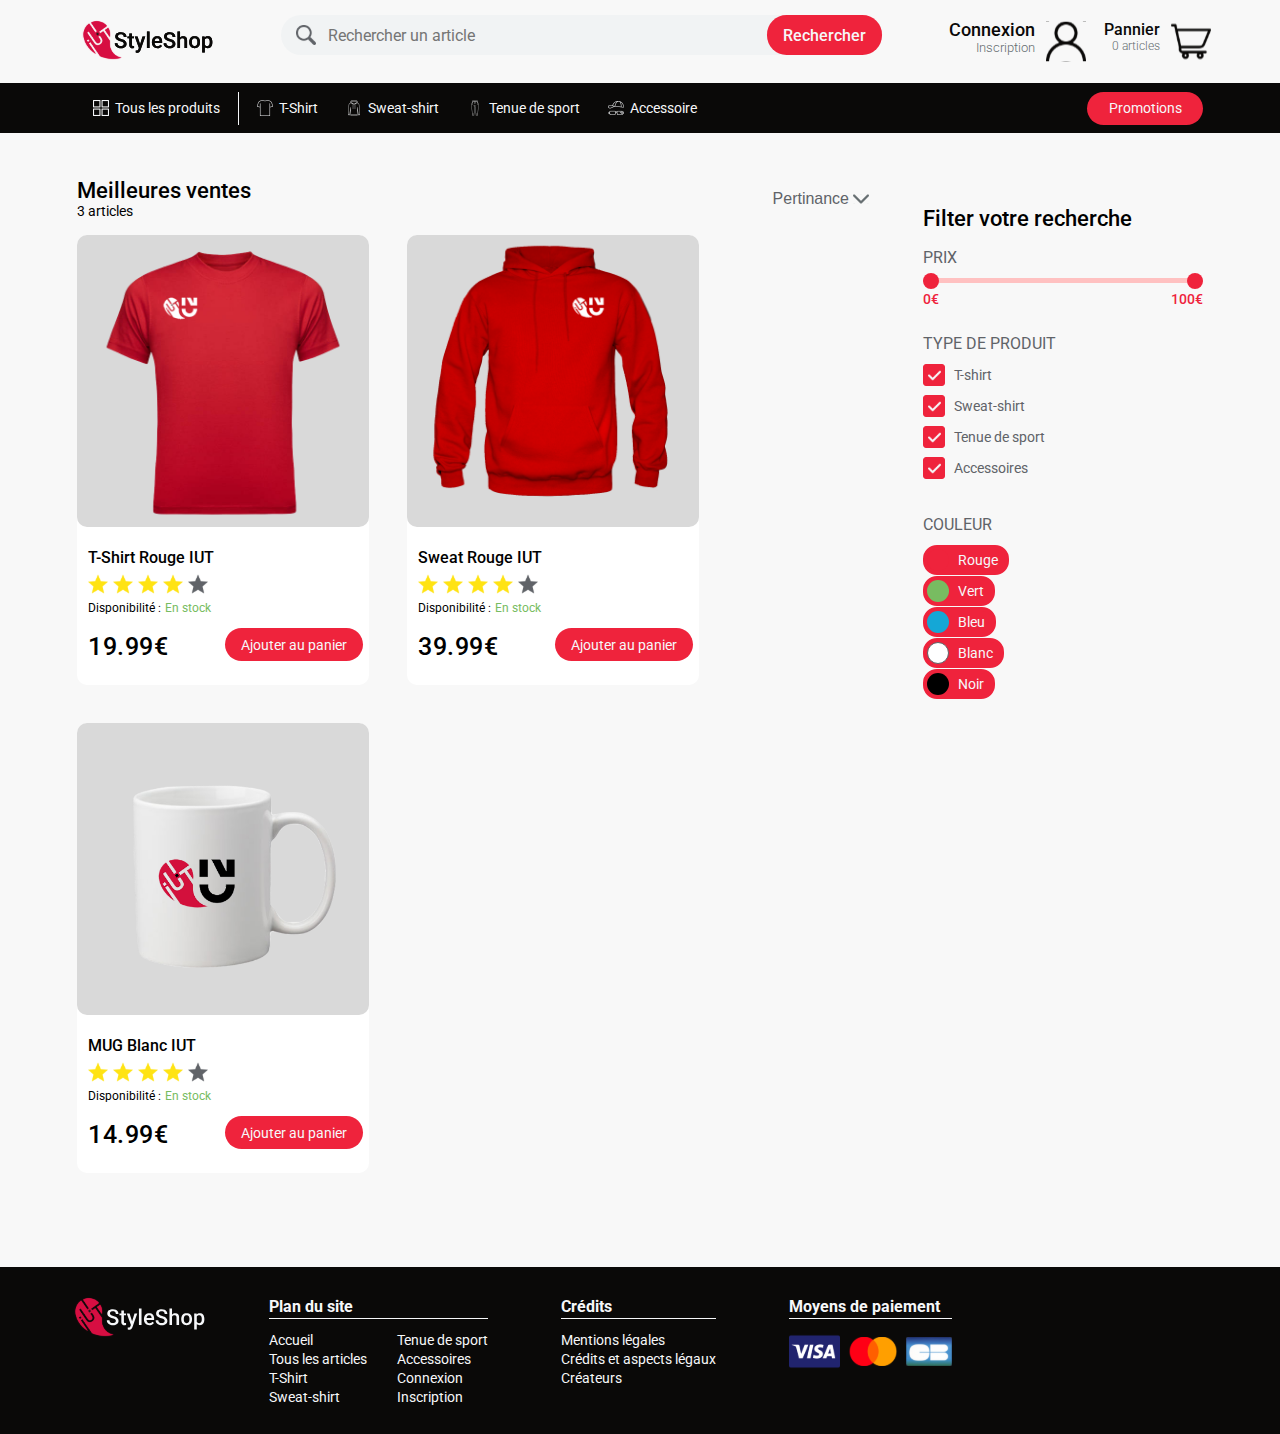
==== all-products/index.html @ a92216ce "Responsive" ====
<!DOCTYPE html>
<html lang="fr">
<head>
    <meta charset="UTF-8">
    <meta http-equiv="X-UA-Compatible" content="IE=edge">
    <meta name="viewport" content="width=device-width, initial-scale=1.0">
    <title>components</title>
    <link rel="stylesheet" href="../styles/variables.css">
    <link rel="stylesheet" href="../styles/general.css">
    <link rel="stylesheet" href="../styles/all-products.css">
</head>
<body>
    <header>
        <div class="header-top">
            <a class="link-to-home" href="../"><img src="../assets/images/Header-Image/logo.svg" alt="Image logo"></a>
            <label class="search-bar" for="search"><!-- Search bar -->
                <div>
                    <img alt="Image of loupe" src="../assets/images/loupe.svg" class="image-loupe">
                    <input type="text" id="search" name="search" placeholder="Rechercher un article">
                </div>
                <a class="small-size button important-text" id="button-rechercher" href="#">Rechercher</a>
            </label>
            <div>
                <button class="navigation-link-header">
                    <div>
                        <span class="navigation-link-header-title">Connexion</span>
                        <span class="navigation-link-header-desc">Inscription</span>
                    </div>
                    <img alt="Image of user" src="../assets/images/user.svg">
                </button>
                <a class="navigation-link-header" href="cart.html">
                    <div id="shopping-cart-text">
                        <span class="navigation-link-header-title">Pannier</span>
                        <span class="navigation-link-header-desc">0 articles</span>
                    </div>
                    <img alt="Image of shopping cart" src="../assets/images/Header-Image/panier.svg">
                </a>
            </div>
        </div>
        <div class="header-down">
            <div class="header-down-link">
                <a href="all-products.html">
                    <img src="../assets/images/Header-Image/grid.svg" alt="grid">
                    <span>Tous les produits</span>
                </a>
                <img src="../assets/images/Header-Image/line.svg" alt="horizontal-line" class="horizontal-line">
                <a>
                    <img src="../assets/images/Header-Image/t-shirt.svg" alt="t-shirt">
                    <span>T-Shirt</span>
                </a>
                <a>
                    <img src="../assets/images/Header-Image/sweatshirt.svg" alt="sweatshirt">
                    <span>Sweat-shirt </span>
                </a>
                <a>
                    <img src="../assets/images/Header-Image/jogger-pants.svg" alt="jogger-pants">
                    <span>Tenue de sport</span>
                </a>
                <a>
                    <img src="../assets/images/Header-Image/accessories.svg" alt="accessories">
                    <span>Accessoire</span>
                </a>
            </div>
            <a class="small-size button basic-text" href="#">Promotions</a>
        </div>
    </header>
    <main>
        <!-- Articles -->
        <div id="articles-part">
            <div id="header-products">
                <!-- Section title -->
                <div class="section-title">
                    <span class="section-title-name">Meilleures ventes</span>
                    <span id="nb-articles" class="section-title-results">3 articles</span>
                </div>
                <!-- Btn 'All products' -->
                <select title="sort-order" id="sort-order">
                    <option value="pertinance">Pertinance</option>
                    <option value="ascending-price">Prix croissant</option>
                    <option value="descending-price">Prix décroissant</option>
                </select>
            </div>
            <!-- Section products -->
            <section id="products-section">
                <!-- ALL PRODUCTS -->
            </section>    
        </div>
        <!-- Section filters -->
        <section id="filter-section">
            <span id="filter-section-title">Filter votre recherche</span>
            <!-- Price Slider -->
            <div class="filter-container" id="price-slider">
                <span class="filter-title">prix</span>
                <div class="range_container">
                    <div class="sliders_control">
                        <input id="fromSlider" type="range" value="0" min="0" max="100"/>
                        <input id="toSlider" type="range" value="100" min="0" max="100"/>
                        <div id="range-values">
                            <span id="fromValue">0</span>
                            <span id="toValue">100</span>
                        </div>
                    </div>
                </div>
            </div>
            <!-- Product type -->
            <div class="filter-container" id="type-checkbox">
                <span class="filter-title">type de produit</span>
                <div class="range_container">
                    <ul id="product-type">
                        <li>
                            <input checked type="checkbox" id="tshirt" name="tshirt" value="tshirt">
                            <label for="tshirt">T-shirt</label>
                        </li>
                        <li>
                            <input checked type="checkbox" id="sweatshirt" name="sweatshirt" value="sweatshirt">
                            <label for="sweatshirt">Sweat-shirt</label>
                        </li>
                        <li>
                            <input checked type="checkbox" id="sportswear" name="sportswear" value="sportswear">
                            <label for="sportswear">Tenue de sport</label>
                        </li>
                        <li>
                            <input checked type="checkbox" id="accessories" name="accessories" value="accessories">
                            <label for="accessories">Accessoires</label>
                        </li>
                    </ul>
                </div>
            </div>
            <!-- Product color -->
            <div class="filter-container" id="color-checkbox">
            <span class="filter-title">couleur</span>
            <div class="range_container">
                    <ul id="product-color">
                        <li>
                            <input checked checked type="checkbox" id="red" name="red" value="white">
                            <label for="red">Rouge</label>
                        </li>
                        <li>
                            <input checked type="checkbox" id="green" name="green" value="white">
                            <label for="green">Vert</label>
                        </li>
                        <li>
                            <input checked type="checkbox" id="blue" name="blue" value="blue">
                            <label for="blue">Bleu</label>
                        </li>
                        <li>
                            <input checked type="checkbox" id="white" name="white" value="white">
                            <label for="white">Blanc</label>
                        </li>
                        <li>
                            <input checked type="checkbox" id="black" name="black" value="black">
                            <label for="black">Noir</label>
                        </li>
                    </ul>
                </div>
            </div>
        </section>
    </main>
    <footer>
        <img id="footer-logo" src="../assets/icons/logo.svg" alt="IUTStyleShop logo">
        <!-- Sitemap -->
        <div class="footer-box-container">
            <h3 class="footer-box-title">Plan du site</h3>
            <div class="footer-box">
                <ul>
                    <li><a href="#">Accueil</a></li>
                    <li><a href="#">Tous les articles</a></li>
                    <li><a href="#">T-Shirt</a></li>
                    <li><a href="#">Sweat-shirt</a></li>
                </ul>
                <ul>
                    <li><a href="#">Tenue de sport</a></li>
                    <li><a href="#">Accessoires</a></li>
                    <li><a href="#">Connexion</a></li>
                    <li><a href="#">Inscription</a></li>
                </ul>
            </div>
        </div>
        <!-- Credit -->
        <div class="footer-box-container">
            <h3 class="footer-box-title">Crédits</h3>
            <div class="footer-box">
                <ul>
                    <li><a href="#">Mentions légales</a></li>
                    <li><a href="#">Crédits et aspects légaux</a></li>
                    <li><a href="#">Créateurs</a></li>
                </ul>
            </div>
        </div>
        <!-- Payment methods -->
        <div class="footer-box-container">
            <h3 class="footer-box-title">Moyens de paiement</h3>
            <div class="footer-box">
                <div id="payment-methods-images">
                    <img src="../assets/icons/visa.svg" alt="Visa logo">
                    <img src="../assets/icons/mastercard.svg" alt="Mastercard logo">
                    <img src="../assets/icons/card.svg" alt="CB logo">
                </div>
            </div>
        </div>
    </footer>

</body>
<script src="../scripts/all-products.js"></script>
---- styles/variables.css ----
:root {
    /* Colors */
    --black: #0A0908;
    --dark-grey: #606368;
    --grey: #656D70;
    --green: #78BC61;
    --white: #F6F7F9;
    --red: #EF233C;
    --background : #F8F8F8;
    /* Fonts */
    font-size: 12px; /* Default size */
    --very-small : 1em;
    --small : 1.167em;
    --medium: 1.333em;
    --big: 1.833em;
}
---- styles/general.css ----
/* Font */
/* Roboto */
@import url('https://fonts.googleapis.com/css2?family=Roboto:ital,wght@0,100;0,300;0,400;0,500;0,700;0,900;1,100;1,300;1,400;1,500;1,700;1,900&display=swap');

/* General */
*{
    margin: 0;
    padding: 0;
    box-sizing: border-box;
}

body{
    background-color: var(--background);
    font-family: 'Roboto', sans-serif;
    min-height: 100vh;
}

/* Header */
header{
    width: 100%;
}

/*Start search-bar*/
.search-bar{
    display: flex;
    flex-direction: row;
    justify-content: space-between;
    background-color: #F1F3F4;
    border-radius: 20px;
    align-items: center;
    flex-grow: 1;
    height: fit-content;
}

.search-bar div:first-child{
    display: flex;
    align-items: center;
    width:100%;
    gap : 12px;
    padding: 10px 15px;
}
.search-bar div:first-child input , .search-bar div:first-child input:focus {
    font-family: 'Roboto';
    display: flex;
    font-size: var(--medium);
    font-weight: 400;

    width: 100%;

    border: none;
    background: none;
    outline:  none;
}

.image-loupe{
    width: 20px;
    -webkit-user-select: none;
    user-select: none;
}

#recherche-button{
    height: 100%;

}

/*End search-bar*/


/*---------------------------navigation-link-header----------------------------------*/
.navigation-link-header-title{
    font-family: 'Roboto';
    font-weight: 500;
    font-size: var(--medium);

    color: var(--black);
}

.navigation-link-header-desc{
    font-family: 'Roboto';
    font-weight: 300;
    font-size: var(--very-small);

    color: var(--grey);
}


.link-to-home{
    background: none;
    border:none;

    -webkit-user-select: none;
    user-select: none;
    padding: 5px;
    transition: filter 0.1s;

    cursor: pointer;
}

.navigation-link-header{
    display: flex;
    flex-direction: row;
    gap: 11px;

    background: none;
    border: none;
    text-decoration:none;
    transition: filter 0.1s;
    padding: 5px;

    cursor: pointer;
}

.navigation-link-header:hover, .link-to-home:hover{
    filter: opacity(0.7);
}

.navigation-link-header:active, .link-to-home:active{
    filter: opacity(0.4);
}

.navigation-link-header div{
    display: flex;
    flex-direction: column;
    text-align: end;
}

.navigation-link-header img{
    width: 40px;
}
/* Button */

#button-rechercher{
    max-width: 114px;
    height: 40px;
    border-radius: 19.5px;
}

/*text*/
.important-text{
    font-weight: 500;
    font-size: var(--medium);
    color: var(--white);
    line-height: 19px;
}

.basic-text{
    color: var(--white);
    font-size: var(--small);
}
.button{
    display: flex;
    padding: 0 16px;
    width: 100%;
    min-width: max-content;
    height: 33px;
    background-color: var(--red);
    border-radius:16.5px;
    cursor: pointer;
    justify-content: center;
    align-items: center;
    text-align: center;
    text-decoration: none;
    transition: filter 0.2s;
}
.button:hover{
    filter: brightness(0.8);
}
.button:active{
    filter: brightness(0.6);
}
.small-size{
    max-width:116px;
}
.medium-size{
    max-width:148px;
}

/*Article*/

.boite_article{
    display: flex;
    background: #FFFFFF;
    border-radius: 10px;
    max-width: 292px;
    width: 100%;
    flex-direction: column;
}

.boite_article .image{
    height: 292px;
    background: #D9D9D9;
    border-radius: 10px;
    margin-bottom: 7px;
    -webkit-user-select: none;
    user-select: none;
}

/*-------------------------------------------------------------*/

.header-down{
    background-color: var(--black);
    display: flex;
    flex-direction: row;
    justify-content: space-between;
    align-items: center;
    gap: 6px;
    padding: 1px 77px 1px 77px;
}


.header-down-link{
    display: flex;
    flex-direction: row;
    gap: 8px;
    align-items: center;
    padding: 6px;
}

.header-down div a{
    background: none;
    border: none;

    display: flex;
    flex-direction: row;
    padding: 10px;
    gap: 6px;

    text-decoration:none;
    transition: filter 0.1s;

    cursor: pointer;
}

.header-down div a:hover{
    filter: brightness(0.8)
}

.header-down div a:active{
    filter: brightness(0.6)
}



.header-down div a span{
    color: var(--white);

    font-family: 'Roboto';
    font-weight: 400;
    font-size: 14px;
}

.header-down div a img{
    height: 16px;
    width: 16px;
}

.horizontal-line{
    height : 33px;
}

/*-------------------------------------------------------------*/

.header-top{
    display: flex;
    flex-direction: row;
    gap: 62px;

    padding: 15px 64px 15px 77px;
    
}

.header-top div:last-child{
    display: flex;
    flex-direction: row;
    gap: 8px;
}


.medium-important-text{
    font-size: var(--medium);
    font-weight: 500;
}

.bas_article{
    padding-left: 11px;
    padding-right: 11px;
    padding-top: 14px;
    padding-bottom: 24px;
    display: flex;
    flex-direction: column;
    gap: 7px;
}

.stars{
    gap: 5px;
    display: flex;
    flex-direction: row;
    align-items: center;
}
.stars img{
    -webkit-user-select: none;
    user-select: none;
}

.availablity{
    display: flex;
    flex-direction: row;
    gap: 4px;;
}

.price{
    font-weight: 500;
    font-size: 25px;
    line-height: 29px;
    letter-spacing: 0.02em;
}

.green{
    color: var(--green);
}

.price-btn{
    margin-top: 6px;
    display: flex;
    flex-direction: row;
    align-items: end;
    gap: 57px;
}

/* Section title and header-products */
#header-products{
    display: flex;
    flex-direction: row;
    justify-content: space-between;
}
.header-products-btn{
    display: flex;
    text-decoration: none;
    gap: 7px;
    align-items: center;
    font-size: var(--medium);
    color: var(--black);
    text-align: end;
    transition: filter 0.2s;
}
.header-products-btn:hover{
    filter: invert(43%) sepia(13%) saturate(211%) hue-rotate(150deg) brightness(94%) contrast(90%);
}

.section-title{
    display: flex;
    flex-direction: column;
}
.section-title-name{
    font-size: var(--big);
    font-weight: 500;
}
.section-title-results{
    font-size: var(--small);
}

/* Footer */
footer{
    padding: 30px 74px;
    background-color: var(--black);
    display: flex;
    color: var(--white);
    width: 100%;
    bottom: 0;
    gap: 4.69%;
}
#footer-logo{
    align-self: baseline;
}
.footer-box-container{
    margin: 0 10px;
    width: max-content;
}
.footer-box-title{
    font-size: var(--medium);
    font-weight: medium;
    margin-bottom: 2px;
}
.footer-box{
    display: flex;
    flex-flow: row nowrap;
    justify-content: space-between;
    align-items: center;
    border-top: 1px solid var(--white);
    padding-top: 7px;  
    gap: 30px;
}
.footer-box ul{
    gap: 5px;
    display: flex;
    flex-direction: column;
    margin-top: 7px;
}
.footer-box li{
    list-style: none;
    width: 100%;
    display: flex;
    line-height: var(--small);
}
.footer-box li a{
    font-size: var(--small);
    text-decoration: none;
    color: var(--white);
    width: 100%;
    white-space: nowrap;
}
.footer-box li a:hover{
    text-decoration: underline;
}
#payment-methods-images{
    display: flex;
    flex-direction: row;
    align-items: center;
    gap: 7px;
}
/* max-width: 1005px Footer */
@media screen and (max-width: 1005px) {
    footer{
        padding: 30px 5%;
        gap: 0;
        justify-content: space-between;
    }
}

/* Media Queries Mobile */
@media screen and (max-width: 768px) {
    /* Header */
    .header-top{
        flex-direction: row;
        flex-wrap: wrap;
        gap: 15px;
        padding: 10px 15px;
    }
    .header-down{
        padding: 0;
        overflow-x: scroll;
    }
    .header-down a {
        width: max-content;
    }
    .header-down img{
        display: none;
    }
    #shopping-cart-text{
        display: none;
    }
    .navigation-link-header{
        gap: 5px;
    }
    .search-bar{
        order: 3;
    }
    .link-to-home{
        height: 40px;
        width: max-content;
    }
    .link-to-home img{
        height: 100%;
    }
    .header-top div:last-child{ 
        margin: 0 0 0 auto;
        height: 40px;
        gap: 0;
    }
    .navigation-link-header img{
        height: 100%;
    }
    .navigation-link-header-title{
        font-size: var(--small);
    }
    .navigation-link-header-desc{
        font-size: var(--very-small);
    }
    /* Footer */
    footer{
        gap: 25px;
        flex-wrap: wrap;
        justify-content: flex-start;
    }
    /* Products title */
    .header-products-btn{
        font-size: var(--very-small);
    }
    .section-title-name{
        font-size: var(--medium);
    }
    .section-title-results{
        font-size: var(--very-small);
    }
}
---- styles/all-products.css ----
/* Main */
main{
    margin: 45px 77px 94px 77px;
    display: flex;
    flex-direction: row;
    justify-content: space-between;
    gap: 54px;
}

/* sort-order (Select/otpion) */
#sort-order{
    -webkit-appearance: none;
    appearance: none;
    background-image: url("../assets/icons/arrow-all-products.svg");
    background-repeat: no-repeat;
    background-position: right center;
    background-size: 16px 16px;  
    padding-right: 20px;
    background-color: transparent;
    border: none;
    outline: none;
    text-align-last: right;    
    color: var(--dark-grey);
    font-size: var(--medium);
    cursor: pointer;
    transition: 0.2s filter;
}
#sort-order:hover{
    filter: opacity(0.7);
}

/* articles */
#articles-part{
    display: flex;
    flex-direction: column;
    width: 100%;
}

/* products-section */
#products-section{
    margin-top: 16px;
    display: flex;
    flex-direction: row;
    flex-wrap: wrap;
    gap: 38px;
    width: 100%;
}

/* filter-section */
.filter-container{
    margin-bottom: 27px;
}
#price-slider .range_container{
    margin-top: 11px;
}
#filter-section{
    display: flex;
    flex-direction: column;
    max-width: 280px;
    width: 100%;
    margin-top: 28px;
}
#filter-section-title{
    font-size: var(--big);
    font-weight: 500;
    margin-bottom: 17px;
    display: flex;
    align-items: center;
    justify-content: space-between;
}
.filter-title{
    text-transform: uppercase;
    color: var(--dark-grey);
    font-size: var(--medium);
    margin-bottom: 11px;
    display: block;
}

.range_container {
    display: flex;
    flex-direction: column;
}
  
  .sliders_control {
    position: relative;
  }
  
  .form_control {
    position: relative;
    display: flex;
    justify-content: space-between;
    font-size: 24px;
    color: #635a5a;
  }
  
  input[type=range]::-webkit-slider-thumb {
    -webkit-appearance: none;
    pointer-events: all;
    width: 16px;
    height: 16px;
    background-color: var(--red);
    border-radius: 50%;
    cursor: pointer;
    transition: filter 0.2s;
  }
  input[type=range]::-webkit-slider-thumb:hover {
    filter: brightness(0.8);
  }


  input[type="range"] {
    -webkit-appearance: none; 
    appearance: none;
    height: 5px;
    width: 100%;
    position: absolute;
    background-color: #FFC1C1;
    pointer-events: none;
    border-radius: 3px;
  }
  
  #fromSlider {
    height: 0;
    z-index: 1;
    margin-top: 3px;
  }

/* range-values */
#range-values{
    display: flex;
    flex-direction: row;
    justify-content: space-between;
    margin-top: 13px;
    font-size: var(--small);
    color: var(--red);
    font-weight: 500;
}
#range-values span::after{
    content: "€";
}

/* product-type */
#product-type li{
    list-style: none;
    margin-bottom: 9px;
    display: flex;
    align-items: center;
}
#product-type label{
  margin-left: 9px;
  font-size: var(--small);
  color: var(--dark-grey);
  cursor: pointer;
}

#product-type input[type="checkbox"]{
    -webkit-appearance: none;
    appearance: none;
    width: 22px;
    height: 22px;
    border-radius: 3px;
    cursor: pointer;
    transition: 0.2s filter;
    border: 1px solid var(--dark-grey);
    transition: 0.2s background-color, 0.2s border;
}
#product-type input[type="checkbox"]:checked{
    background-color: var(--red);
    border: 1px solid var(--red);
    background-image: url("../assets/icons/checkbox-cross.svg");
    background-repeat: no-repeat;
    background-position: center;
}
#product-color li{
    list-style: none;
    margin-bottom: 9px;
    display: flex;
    align-items: center;
    width: min-content;
    padding-right: 7px;
    border-radius: 14px;
}
#product-color label{
  margin-left: 9px;
  font-size: var(--small);
  color: var(--dark-grey);
  cursor: pointer;
}

#product-color input[type="checkbox"]{
    -webkit-appearance: none;
    appearance: none;
    width: 22px;
    height: 22px;
    border-radius: 50%;
    cursor: pointer;
}

#product-color li{
    border: 4px solid transparent;
    margin-bottom: 1px;
}
#product-color li:has(input[type="checkbox"]){
    transition: 0.2s background-color, 0.2s border;
}
#product-color li:has(input[type="checkbox"]:checked){
    background-color: var(--red);
    border: 4px solid var(--red);
    color: var(--white);
}
#product-color li:has(input[type="checkbox"]:checked) label{
    color: var(--white);
}


input#red{
    background-color: var(--red);
}
input#green{
    background-color: #78BC61;
}
input#blue{
    background-color: #15A7D6;
}
input#white{
    border: 1px solid var(--dark-grey);
    background-color: #FFFFFF;
}
input#black{
    background-color: #000000;
}

/* Mobile */
@media screen and (max-width: 768px) {
    /* Main */
    main{
        flex-direction: column-reverse;
        margin: 39px auto 107px auto;
        padding: 0 25px;
        max-width: 1124px;
        gap: 0;
    }
    #filter-section{
        max-width: none;
    }
    #products-section{
        justify-content: center;
    }

    #filter-section-title::after{
        content: "";
        display: inline-flex;
        width: 30px;
        height: 30px;
        background-image: url("../assets/icons/arrow.png");
        background-repeat: no-repeat;
        background-position: center;
        background-size: 50%;
        /* Background image z index 2 */
        background-color: var(--red);
        border-radius: 50%;
    }
}
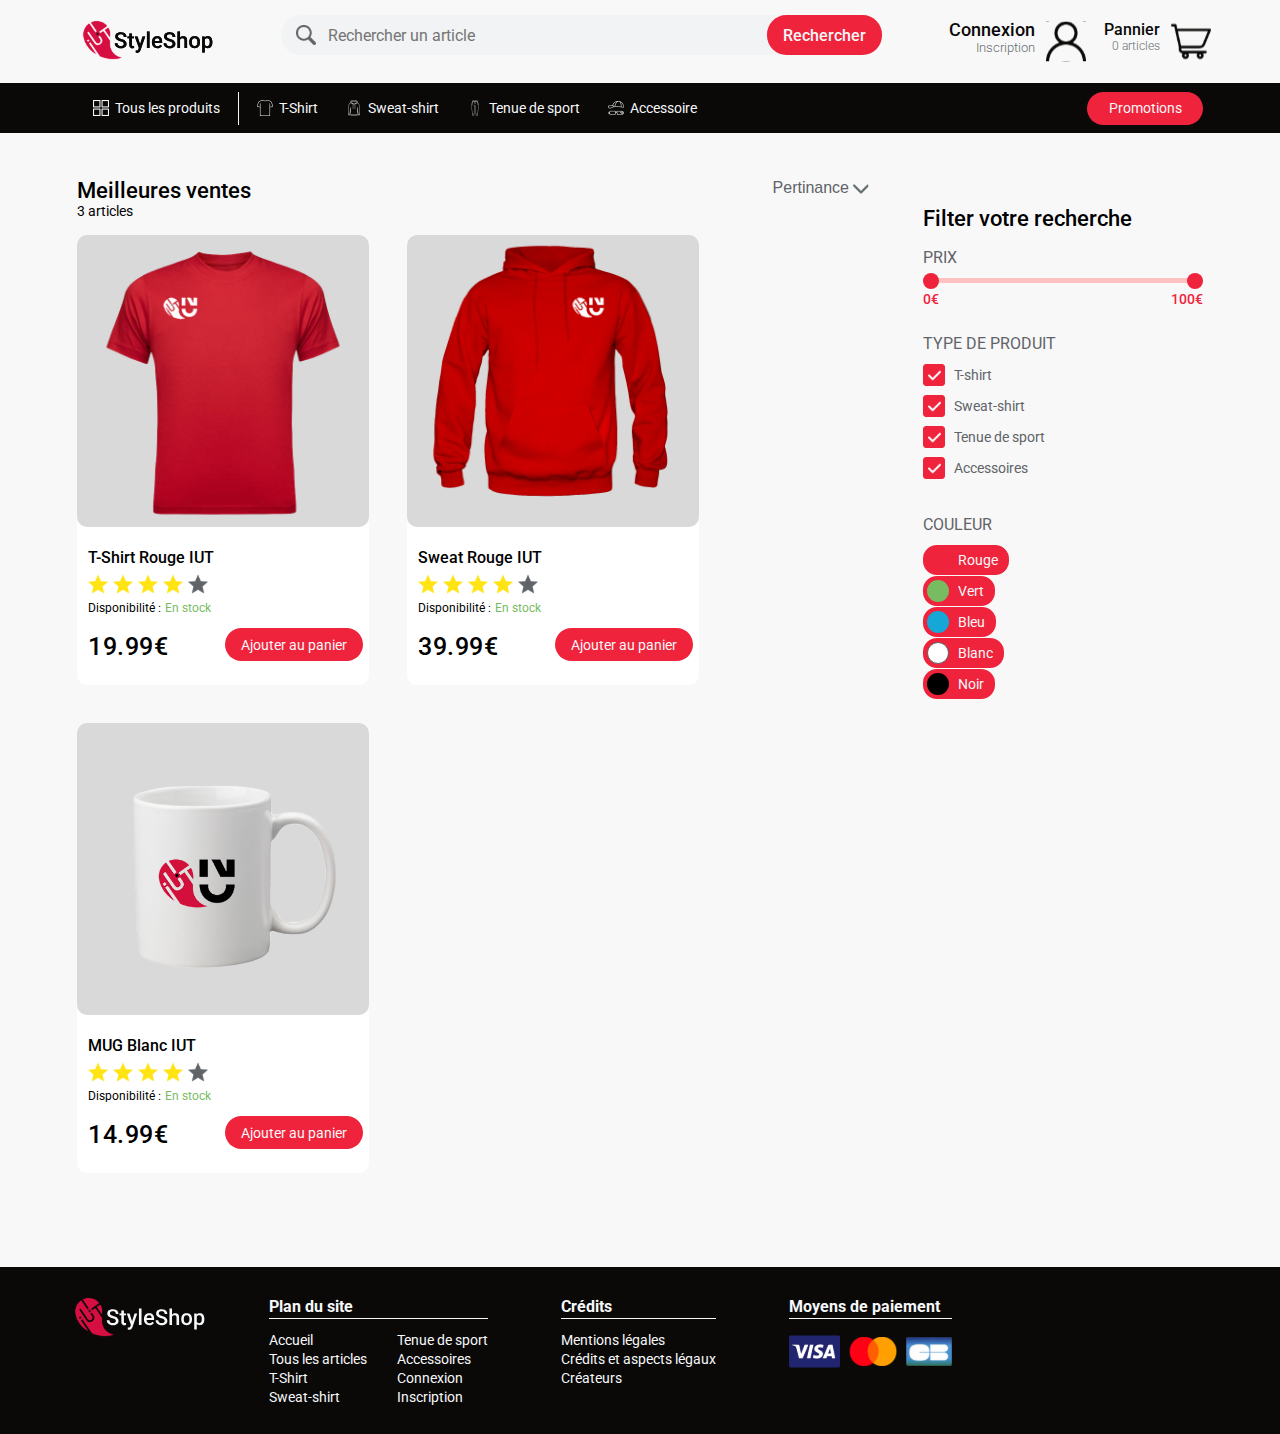
==== commit cb9020a0: "Correction" ====
--- a/all-products/index.html
+++ b/all-products/index.html
@@ -39,7 +39,7 @@
         </div>
         <div class="header-down">
             <div class="header-down-link">
-                <a href="all-products.html">
+                <a href="#">
                     <img src="../assets/images/Header-Image/grid.svg" alt="grid">
                     <span>Tous les produits</span>
                 </a>
@@ -163,7 +163,7 @@
             <h3 class="footer-box-title">Plan du site</h3>
             <div class="footer-box">
                 <ul>
-                    <li><a href="#">Accueil</a></li>
+                    <li><a href="../">Accueil</a></li>
                     <li><a href="#">Tous les articles</a></li>
                     <li><a href="#">T-Shirt</a></li>
                     <li><a href="#">Sweat-shirt</a></li>
--- a/styles/general.css
+++ b/styles/general.css
@@ -173,6 +173,10 @@
 }
 .medium-size{
     max-width:148px;
+}
+
+.big-size{
+    max-width: 867px;
 }
 
 /*Article*/
@@ -193,8 +197,99 @@
     margin-bottom: 7px;
     -webkit-user-select: none;
     user-select: none;
-}
-
+    cursor: pointer;
+}
+
+/*Article_panier*/
+.article_rectangle{
+    background: #FFFFFF;
+    border-radius: 10px;
+    width: 100%;
+    height: 119px;
+    display: flex;
+    align-items: center;
+}
+
+.image_article_panier{
+    background: #D9D9D9;
+    border-radius: 10px;
+    width:100%;
+    height: 118px;
+    display: flex;
+    justify-content: flex-start;
+}
+
+.dispo_rect_article{
+    padding-top: 25px;
+    padding-left: 25px;
+    padding-bottom: 38px;
+    padding-right: 221px;
+    display: flex;
+    flex-direction: column;
+    gap:4px;
+}
+
+.clickable{
+    cursor:pointer
+}
+
+
+.quantity-size{
+    max-width: 49px;
+}
+
+select {
+    position : relative;
+    appearance: none;
+    background-color: transparent;
+    background-image: url("data:image/svg+xml,%3Csvg xmlns='http://www.w3.org/2000/svg' width='8' height='8' viewBox='0 0 8 8'%3E%3Cpath d='M4 5L0 0h8L4 5z'/%3E%3C/svg%3E");
+    background-repeat: no-repeat;
+    background-position-x: calc(100% - 30%);
+    background-position-y: 60%;
+    border: none;
+    -webkit-appearance: none;
+    -moz-appearance: none;
+    height: 21px;
+    width: 100%;
+    padding-left: 12px;
+    padding-right: 8px;
+    padding-top: 2px;
+    padding-bottom: 3px;
+    border: 1px solid var(--dark-grey);
+    border-radius: 10.5px;
+    display: flex;
+    justify-content: center;
+    align-items: center;
+    font-weight: 400;
+    font-size: 14px;
+    line-height: 16px;
+    color: var(--dark-grey);
+    outline: none;
+}
+
+
+select:hover {
+    box-shadow: 0px 0px 10px rgba(0, 0, 0, 0.5);
+}
+
+.price2{
+    font-weight: 600;
+    font-size: 22px;
+    line-height: 26px;
+    color: var(--dark-grey);
+    padding-left: 74px;
+    display: flex;
+    justify-content: center;
+    align-items: center;
+}
+
+.cross{
+    padding-left: 74px;
+    padding-right: 25px;
+    display: flex;
+    align-items:center;
+    justify-content: center;
+}
 /*-------------------------------------------------------------*/
 
 .header-down{
@@ -289,6 +384,7 @@
     display: flex;
     flex-direction: column;
     gap: 7px;
+    cursor: pointer;
 }
 
 .stars{
@@ -319,6 +415,10 @@
     color: var(--green);
 }
 
+.dark-grey{
+    color:var(--dark-grey);
+}
+
 .price-btn{
     margin-top: 6px;
     display: flex;
@@ -354,6 +454,7 @@
 .section-title-name{
     font-size: var(--big);
     font-weight: 500;
+    width: max-content;
 }
 .section-title-results{
     font-size: var(--small);
--- a/styles/all-products.css
+++ b/styles/all-products.css
@@ -181,7 +181,7 @@
     border-radius: 14px;
 }
 #product-color label{
-  margin-left: 9px;
+  padding-left: 9px;
   font-size: var(--small);
   color: var(--dark-grey);
   cursor: pointer;
@@ -256,9 +256,9 @@
         background-repeat: no-repeat;
         background-position: center;
         background-size: 50%;
-        /* Background image z index 2 */
         background-color: var(--red);
         border-radius: 50%;
-    }
-}
-
+        cursor: pointer;
+    }
+}
+
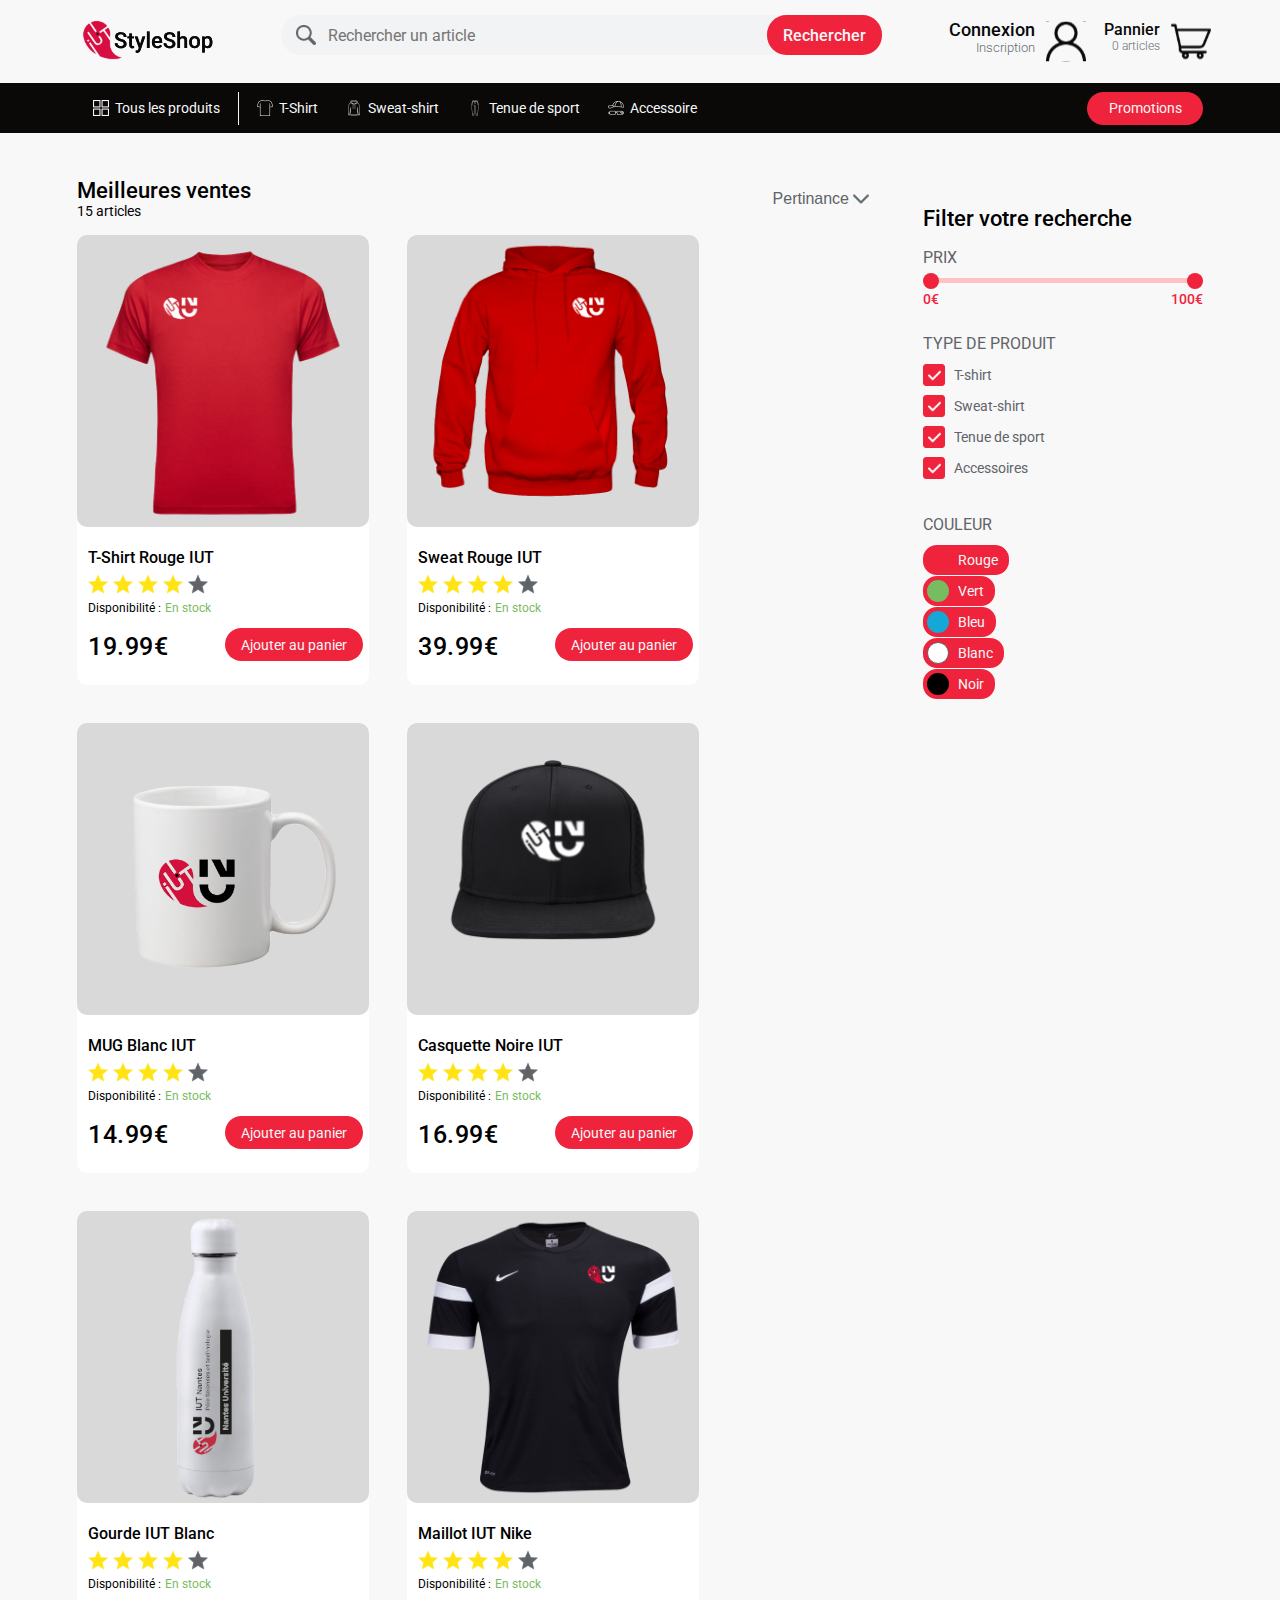
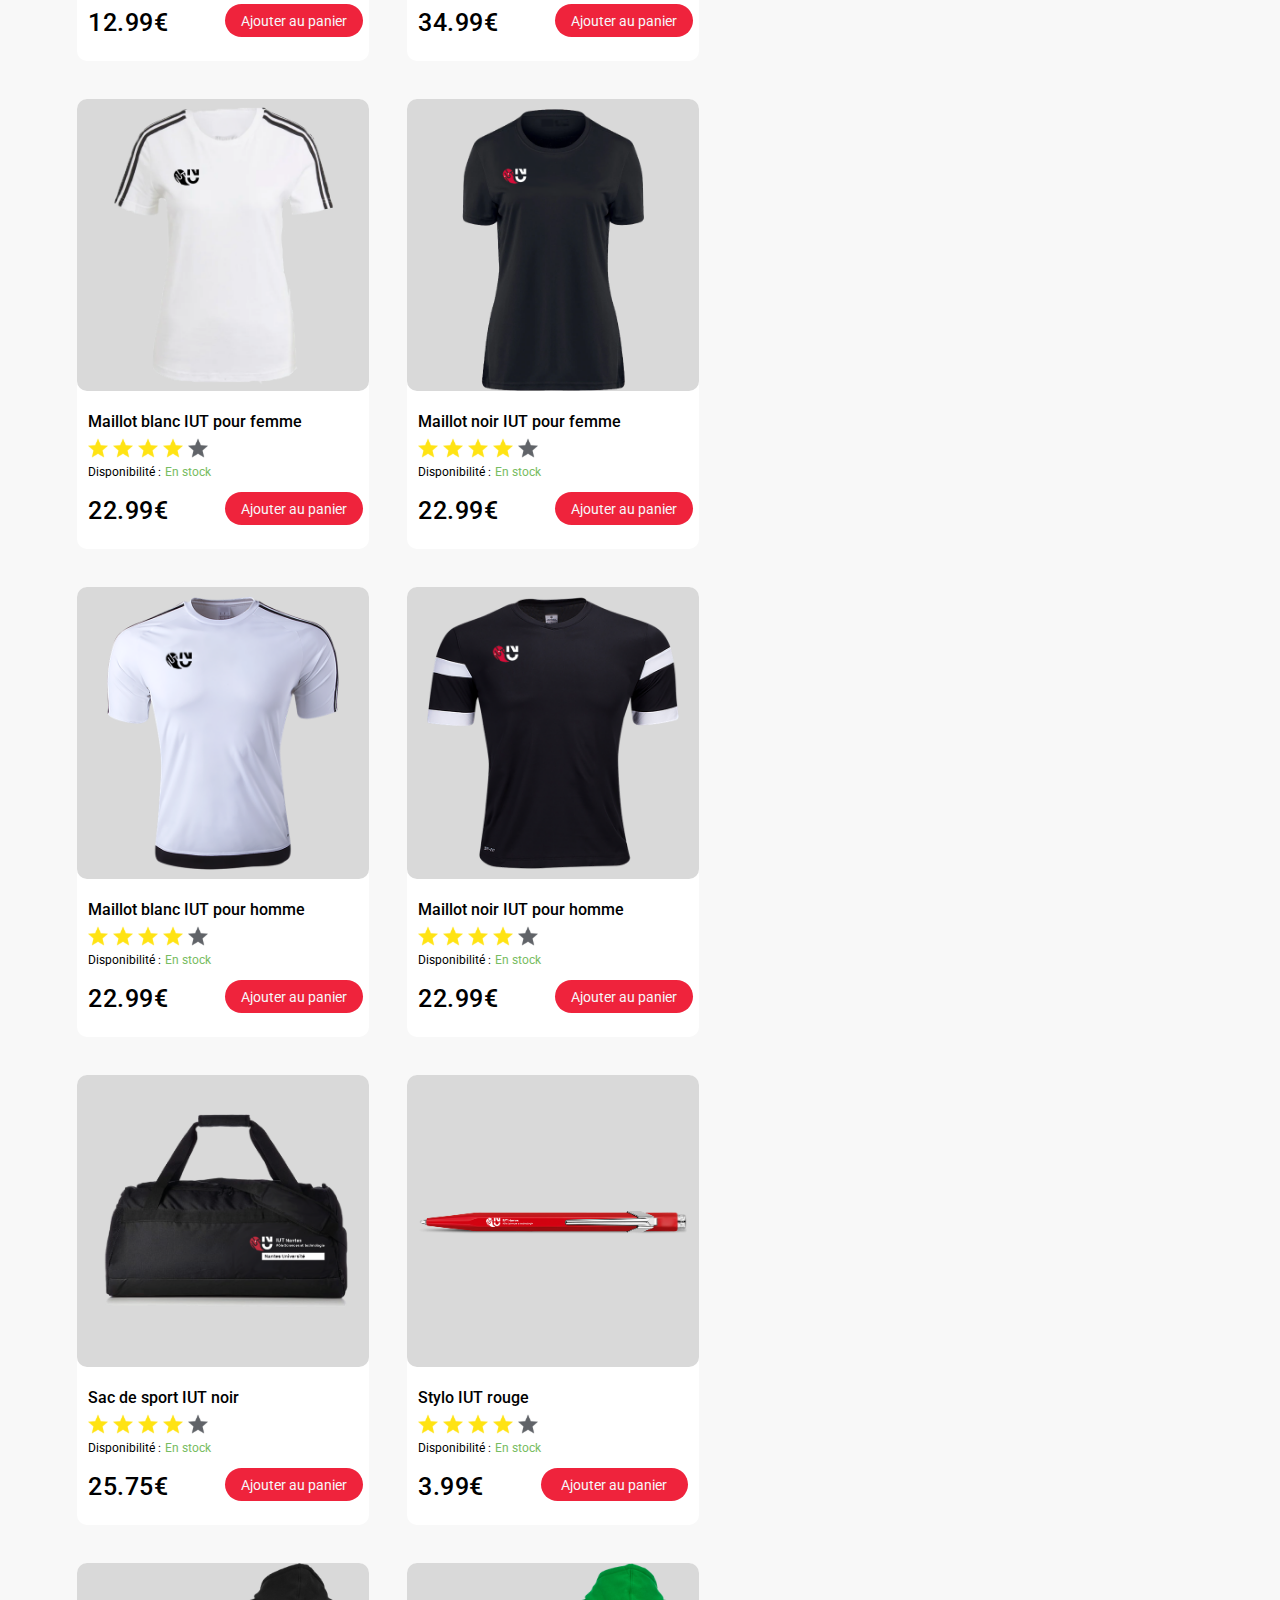
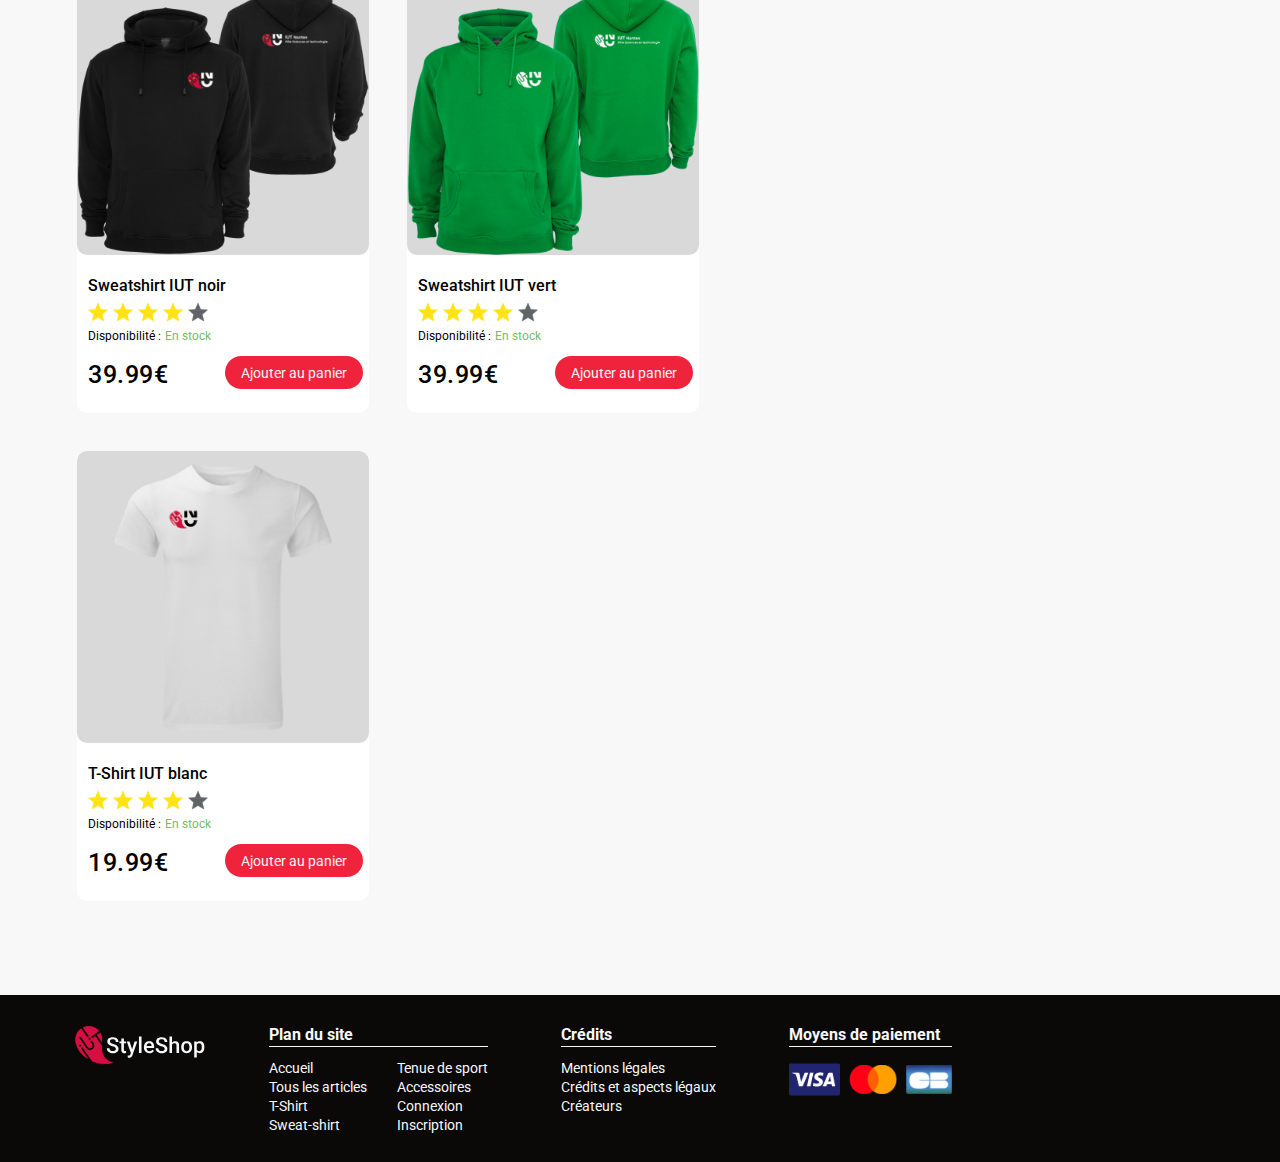
==== commit 21ecfeb8: "Changement fichiers" ====
--- a/all-products/index.html
+++ b/all-products/index.html
@@ -4,7 +4,7 @@
     <meta charset="UTF-8">
     <meta http-equiv="X-UA-Compatible" content="IE=edge">
     <meta name="viewport" content="width=device-width, initial-scale=1.0">
-    <title>components</title>
+    <title>Tous les produits - IutStyleShop</title>
     <link rel="stylesheet" href="../styles/variables.css">
     <link rel="stylesheet" href="../styles/general.css">
     <link rel="stylesheet" href="../styles/all-products.css">
@@ -39,24 +39,24 @@
         </div>
         <div class="header-down">
             <div class="header-down-link">
-                <a href="#">
+                <a href="../all-products/">
                     <img src="../assets/images/Header-Image/grid.svg" alt="grid">
                     <span>Tous les produits</span>
                 </a>
                 <img src="../assets/images/Header-Image/line.svg" alt="horizontal-line" class="horizontal-line">
-                <a>
+                <a href="t-shirt/">
                     <img src="../assets/images/Header-Image/t-shirt.svg" alt="t-shirt">
                     <span>T-Shirt</span>
                 </a>
-                <a>
+                <a href="sweatshirt/">
                     <img src="../assets/images/Header-Image/sweatshirt.svg" alt="sweatshirt">
                     <span>Sweat-shirt </span>
                 </a>
-                <a>
+                <a href="sportswear/">
                     <img src="../assets/images/Header-Image/jogger-pants.svg" alt="jogger-pants">
                     <span>Tenue de sport</span>
                 </a>
-                <a>
+                <a href="accessories/">
                     <img src="../assets/images/Header-Image/accessories.svg" alt="accessories">
                     <span>Accessoire</span>
                 </a>
@@ -71,7 +71,7 @@
                 <!-- Section title -->
                 <div class="section-title">
                     <span class="section-title-name">Meilleures ventes</span>
-                    <span id="nb-articles" class="section-title-results">3 articles</span>
+                    <span id="nb-articles" class="section-title-results">0 articles</span>
                 </div>
                 <!-- Btn 'All products' -->
                 <select title="sort-order" id="sort-order">
@@ -164,13 +164,13 @@
             <div class="footer-box">
                 <ul>
                     <li><a href="../">Accueil</a></li>
-                    <li><a href="#">Tous les articles</a></li>
-                    <li><a href="#">T-Shirt</a></li>
-                    <li><a href="#">Sweat-shirt</a></li>
+                    <li><a href="../all-products/">Tous les articles</a></li>
+                    <li><a href="t-shirt/">T-Shirt</a></li>
+                    <li><a href="sweatshirt/">Sweat-shirt</a></li>
                 </ul>
                 <ul>
-                    <li><a href="#">Tenue de sport</a></li>
-                    <li><a href="#">Accessoires</a></li>
+                    <li><a href="sportswear/">Tenue de sport</a></li>
+                    <li><a href="accessories/">Accessoires</a></li>
                     <li><a href="#">Connexion</a></li>
                     <li><a href="#">Inscription</a></li>
                 </ul>
--- a/styles/general.css
+++ b/styles/general.css
@@ -15,6 +15,9 @@
     min-height: 100vh;
 }
 
+main{
+}
+
 /* Header */
 header{
     width: 100%;
@@ -147,6 +150,41 @@
     color: var(--white);
     font-size: var(--small);
 }
+
+.produits-type-text{
+    font-weight: 600;
+    font-size: var(--big);
+    line-height: 26px;
+}
+
+.produits-type-small-text{
+    font-weight: 400;
+    font-size: var(--medium);
+    line-height: 19px;
+}
+
+.payment-title-text{
+    font-weight: 600;
+    font-size: var(--medium);
+    line-height: 19px;
+}
+
+.payment-schearch-text{
+    font-weight: 400;
+    font-size: var(--very-small);
+    line-height: 14px;
+}
+
+.payment-text{
+    font-weight: 400;
+    font-size: var(--small);
+    line-height: 16.41px;
+}
+
+.text-weight-price{
+    font-weight: 500;
+}
+
 .button{
     display: flex;
     padding: 0 16px;
@@ -198,6 +236,7 @@
     -webkit-user-select: none;
     user-select: none;
     cursor: pointer;
+    object-fit: contain;
 }
 
 /*Article_panier*/
@@ -219,14 +258,20 @@
     justify-content: flex-start;
 }
 
+.informations-article{
+    display: grid;
+    width: 100%;
+    grid-template-columns: 1fr 17% 18% 6.5%;
+    align-items: center;
+    justify-content: flex-start;
+}
+
 .dispo_rect_article{
+    padding-left: 25px;
     padding-top: 25px;
-    padding-left: 25px;
     padding-bottom: 38px;
-    padding-right: 221px;
     display: flex;
     flex-direction: column;
-    gap:4px;
 }
 
 .clickable{
@@ -238,7 +283,7 @@
     max-width: 49px;
 }
 
-select {
+.quantity-size {
     position : relative;
     appearance: none;
     background-color: transparent;
@@ -251,44 +296,38 @@
     -moz-appearance: none;
     height: 21px;
     width: 100%;
-    padding-left: 12px;
-    padding-right: 8px;
-    padding-top: 2px;
-    padding-bottom: 3px;
+    padding: 2px 8px 3px 12px;
     border: 1px solid var(--dark-grey);
     border-radius: 10.5px;
-    display: flex;
-    justify-content: center;
-    align-items: center;
     font-weight: 400;
-    font-size: 14px;
+    font-size: var(--small);
     line-height: 16px;
     color: var(--dark-grey);
     outline: none;
-}
-
-
-select:hover {
-    box-shadow: 0px 0px 10px rgba(0, 0, 0, 0.5);
+    transition: 0.2s border;
+}
+
+
+.quantity-size:hover {
+    border: 1px solid var(--red);
 }
 
 .price2{
     font-weight: 600;
-    font-size: 22px;
+    font-size: var(--big);
     line-height: 26px;
     color: var(--dark-grey);
-    padding-left: 74px;
-    display: flex;
-    justify-content: center;
-    align-items: center;
 }
 
 .cross{
-    padding-left: 74px;
-    padding-right: 25px;
+    margin: 0 25px 0 auto;
     display: flex;
     align-items:center;
     justify-content: center;
+    padding: 5px;
+}
+.cross:hover{
+    filter: invert(15%) sepia(100%) saturate(4162%) hue-rotate(347deg) brightness(114%) contrast(87%);
 }
 /*-------------------------------------------------------------*/
 
@@ -341,7 +380,7 @@
 
     font-family: 'Roboto';
     font-weight: 400;
-    font-size: 14px;
+    font-size: var(--small);
 }
 
 .header-down div a img{
@@ -374,6 +413,8 @@
 .medium-important-text{
     font-size: var(--medium);
     font-weight: 500;
+    cursor: pointer;
+    width: max-content; 
 }
 
 .bas_article{
@@ -384,7 +425,6 @@
     display: flex;
     flex-direction: column;
     gap: 7px;
-    cursor: pointer;
 }
 
 .stars{
@@ -413,6 +453,10 @@
 
 .green{
     color: var(--green);
+}
+
+.grey{
+    color:var(--grey)
 }
 
 .dark-grey{
--- a/styles/all-products.css
+++ b/styles/all-products.css
@@ -5,6 +5,7 @@
     flex-direction: row;
     justify-content: space-between;
     gap: 54px;
+    min-height: 56.3vh;
 }
 
 /* sort-order (Select/otpion) */
@@ -24,6 +25,7 @@
     font-size: var(--medium);
     cursor: pointer;
     transition: 0.2s filter;
+    width: auto;
 }
 #sort-order:hover{
     filter: opacity(0.7);
@@ -34,6 +36,7 @@
     display: flex;
     flex-direction: column;
     width: 100%;
+    max-width: 1285px;
 }
 
 /* products-section */
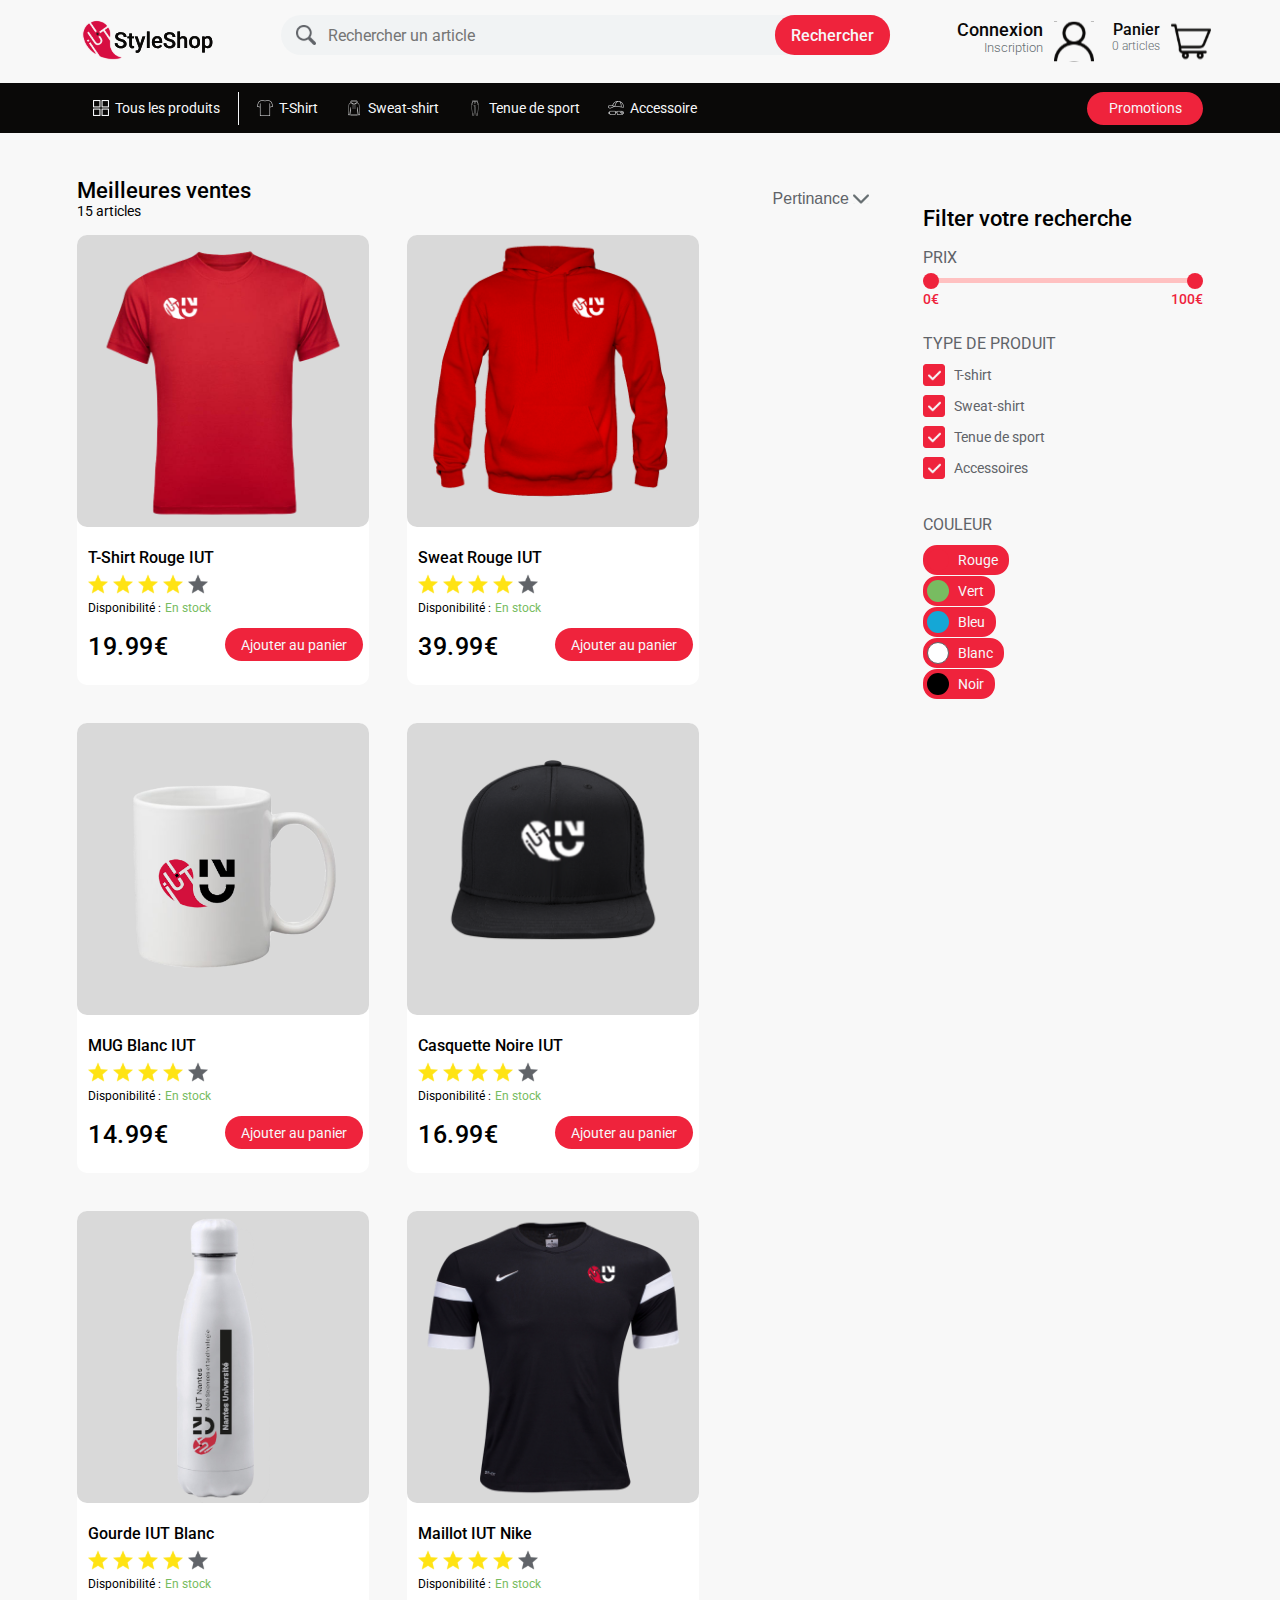
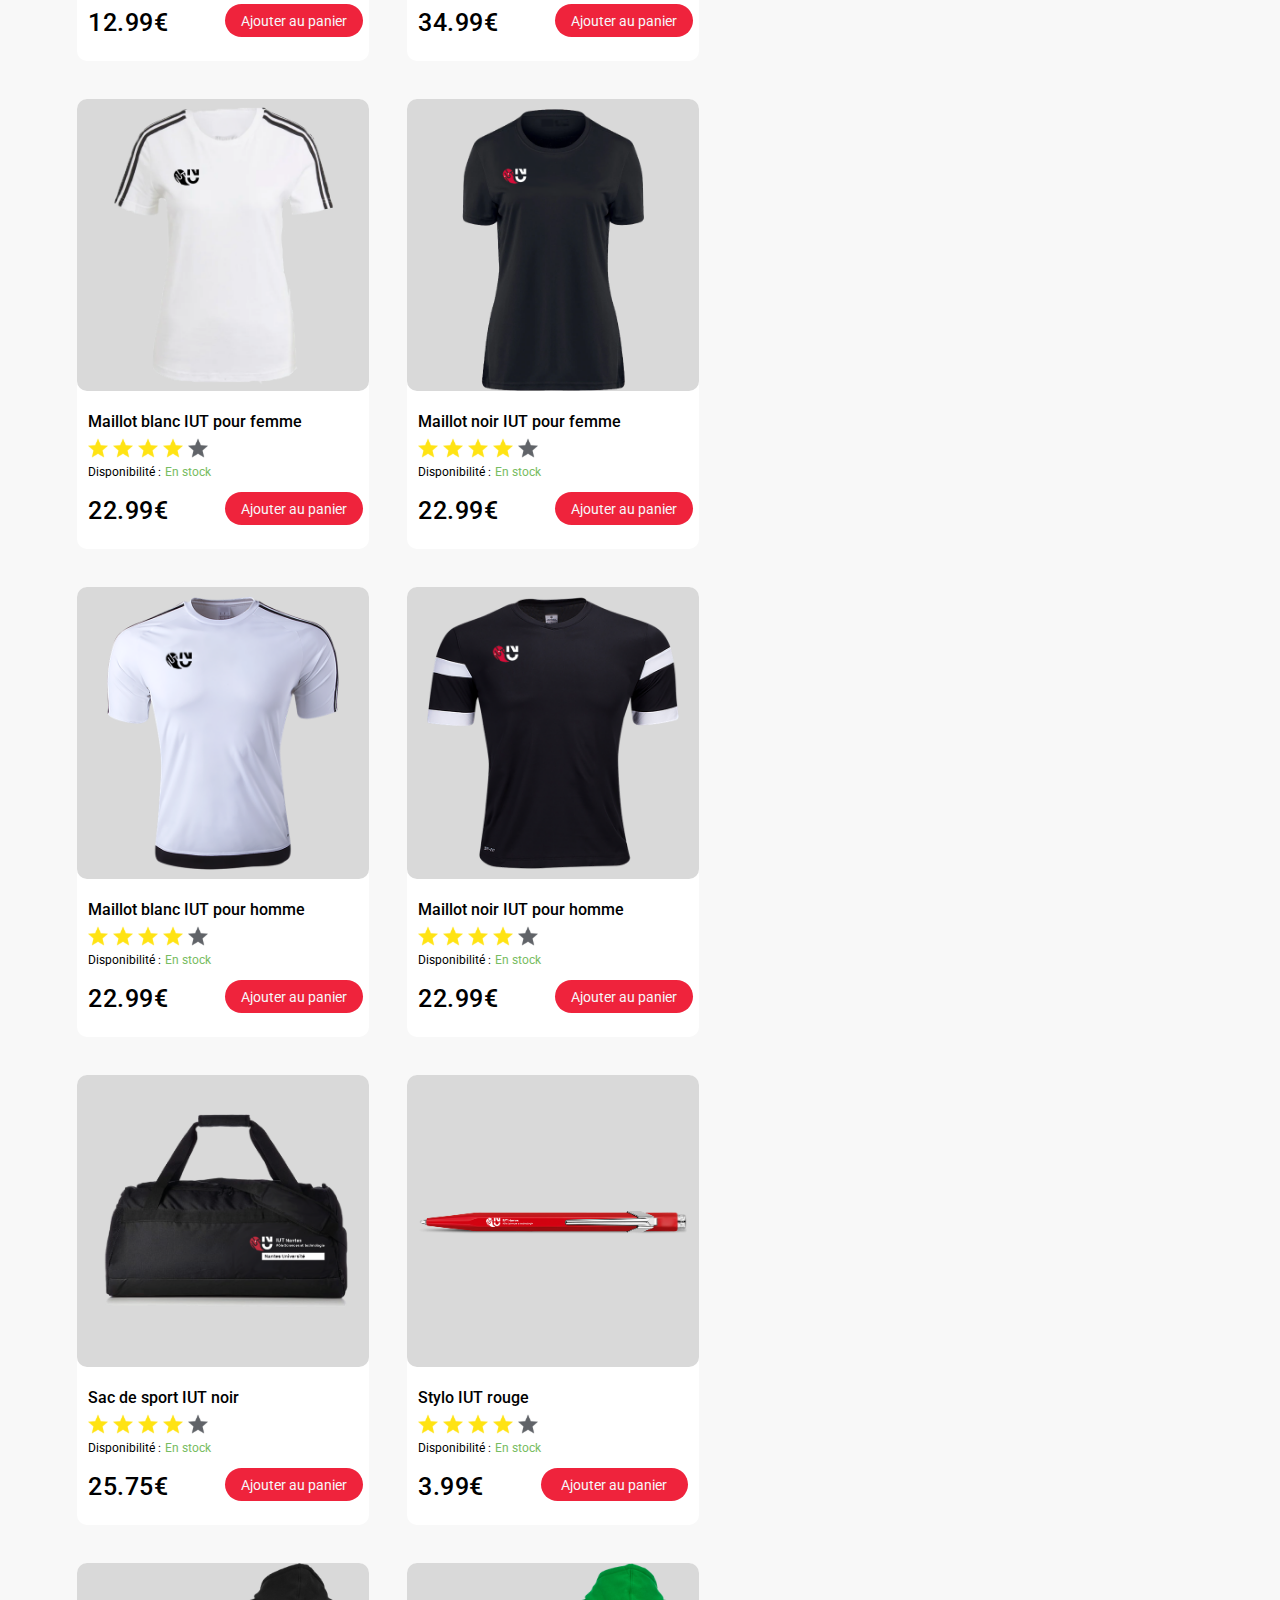
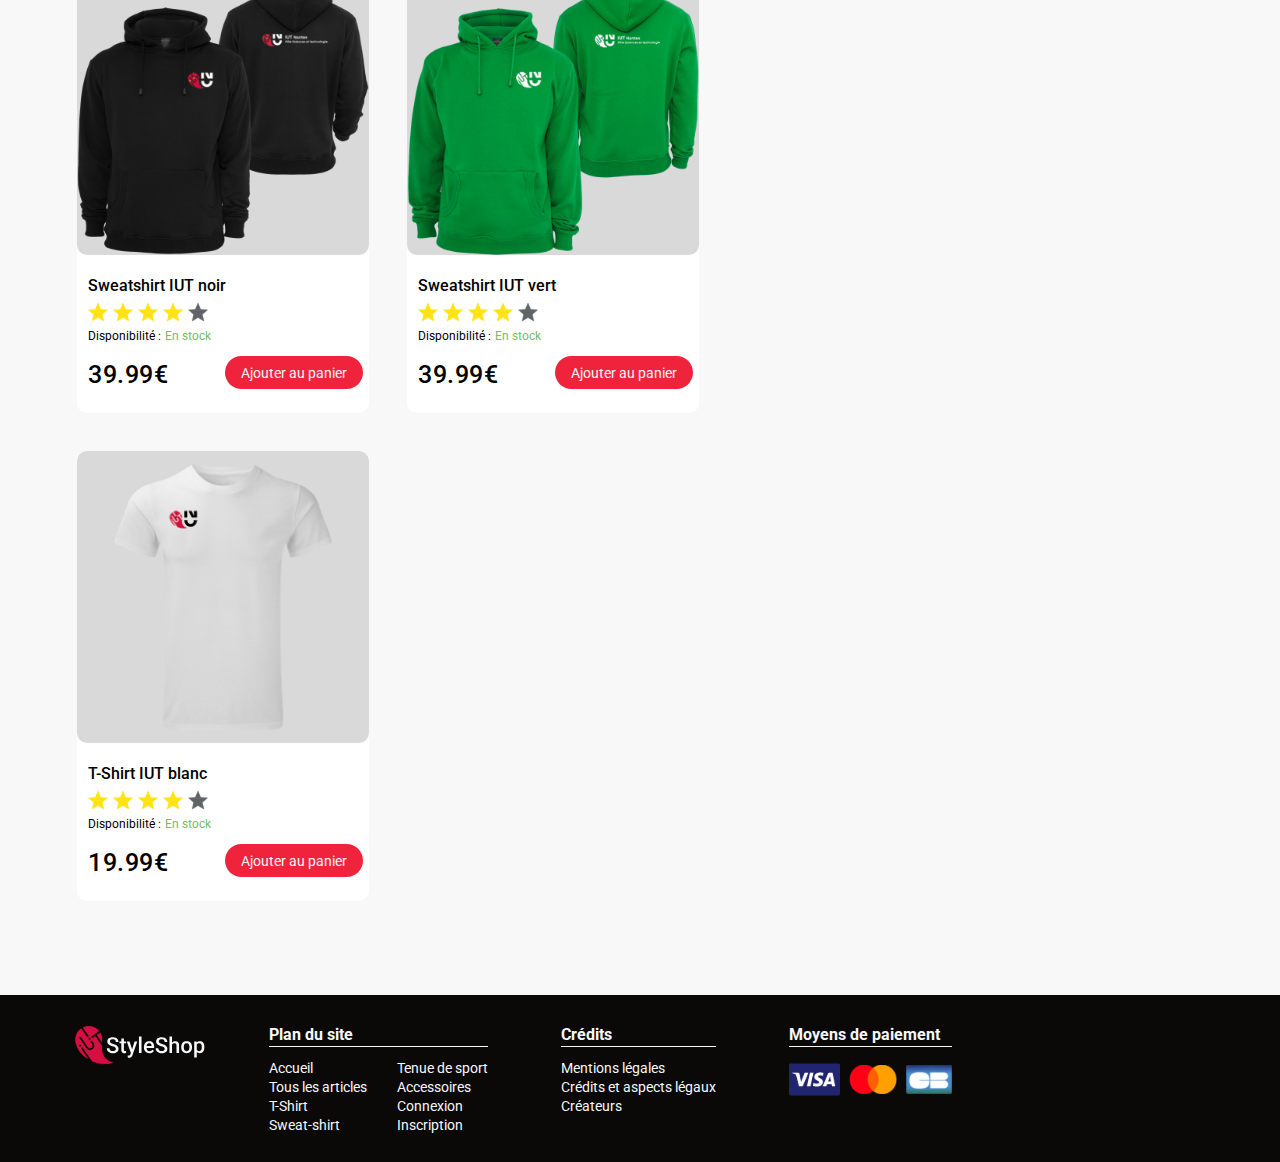
==== commit 9add53ef: "Correction fautes" ====
--- a/all-products/index.html
+++ b/all-products/index.html
@@ -28,9 +28,9 @@
                     </div>
                     <img alt="Image of user" src="../assets/images/user.svg">
                 </button>
-                <a class="navigation-link-header" href="cart.html">
+                <a class="navigation-link-header" href="../card/">
                     <div id="shopping-cart-text">
-                        <span class="navigation-link-header-title">Pannier</span>
+                        <span class="navigation-link-header-title">Panier</span>
                         <span class="navigation-link-header-desc">0 articles</span>
                     </div>
                     <img alt="Image of shopping cart" src="../assets/images/Header-Image/panier.svg">
--- a/styles/general.css
+++ b/styles/general.css
@@ -256,6 +256,7 @@
     height: 118px;
     display: flex;
     justify-content: flex-start;
+    object-fit: contain;
 }
 
 .informations-article{
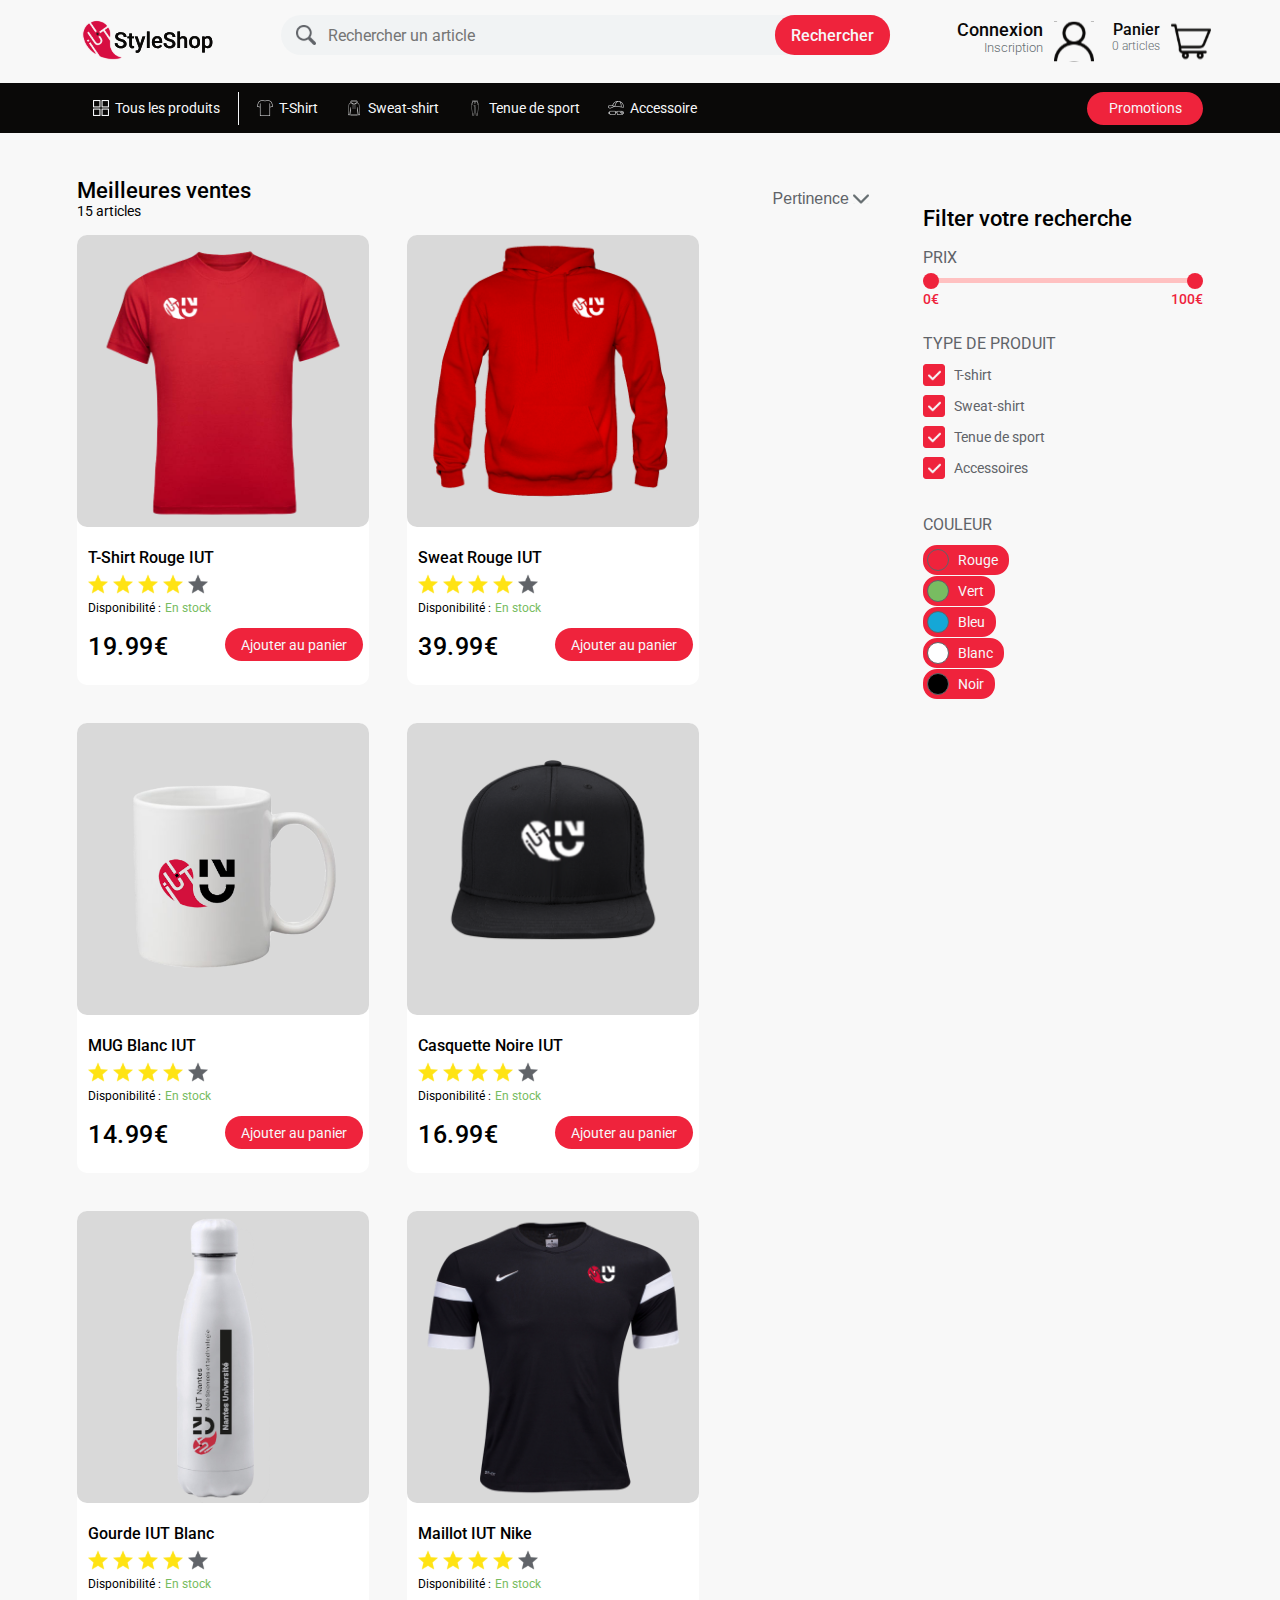
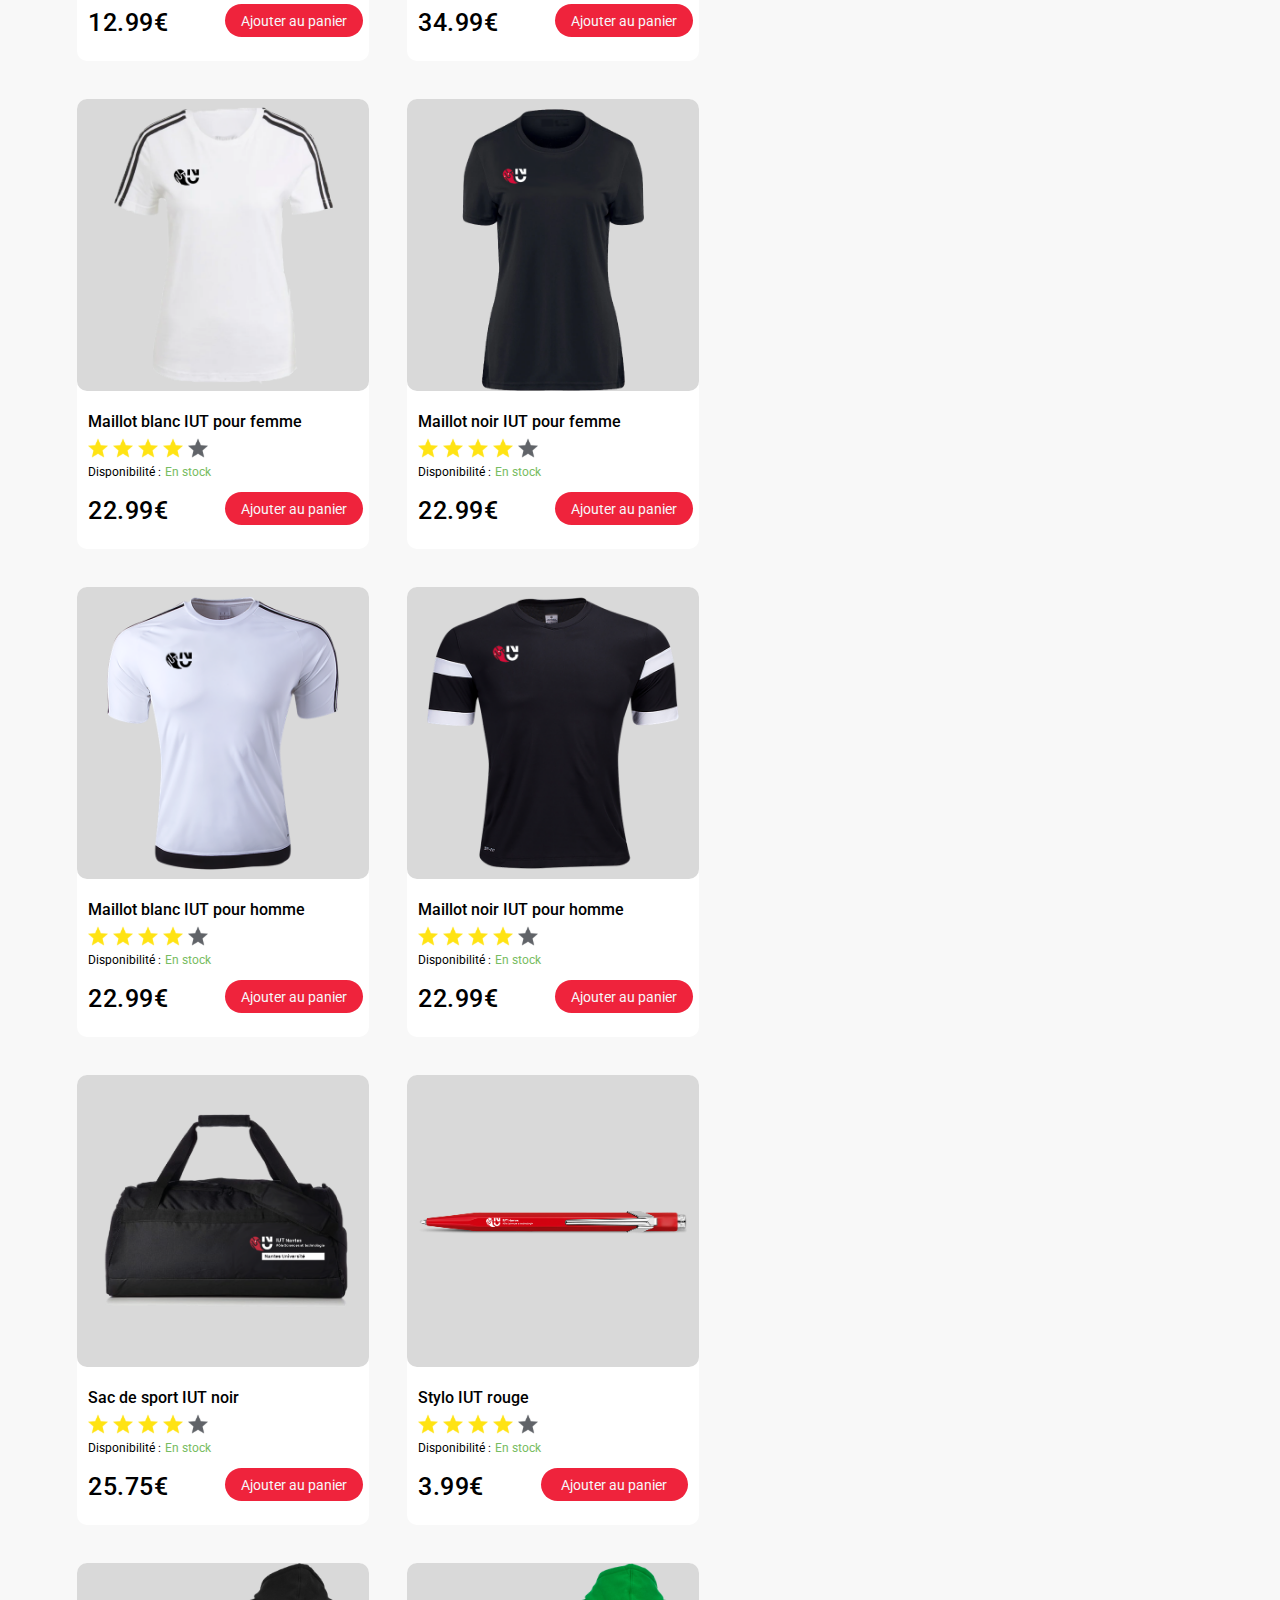
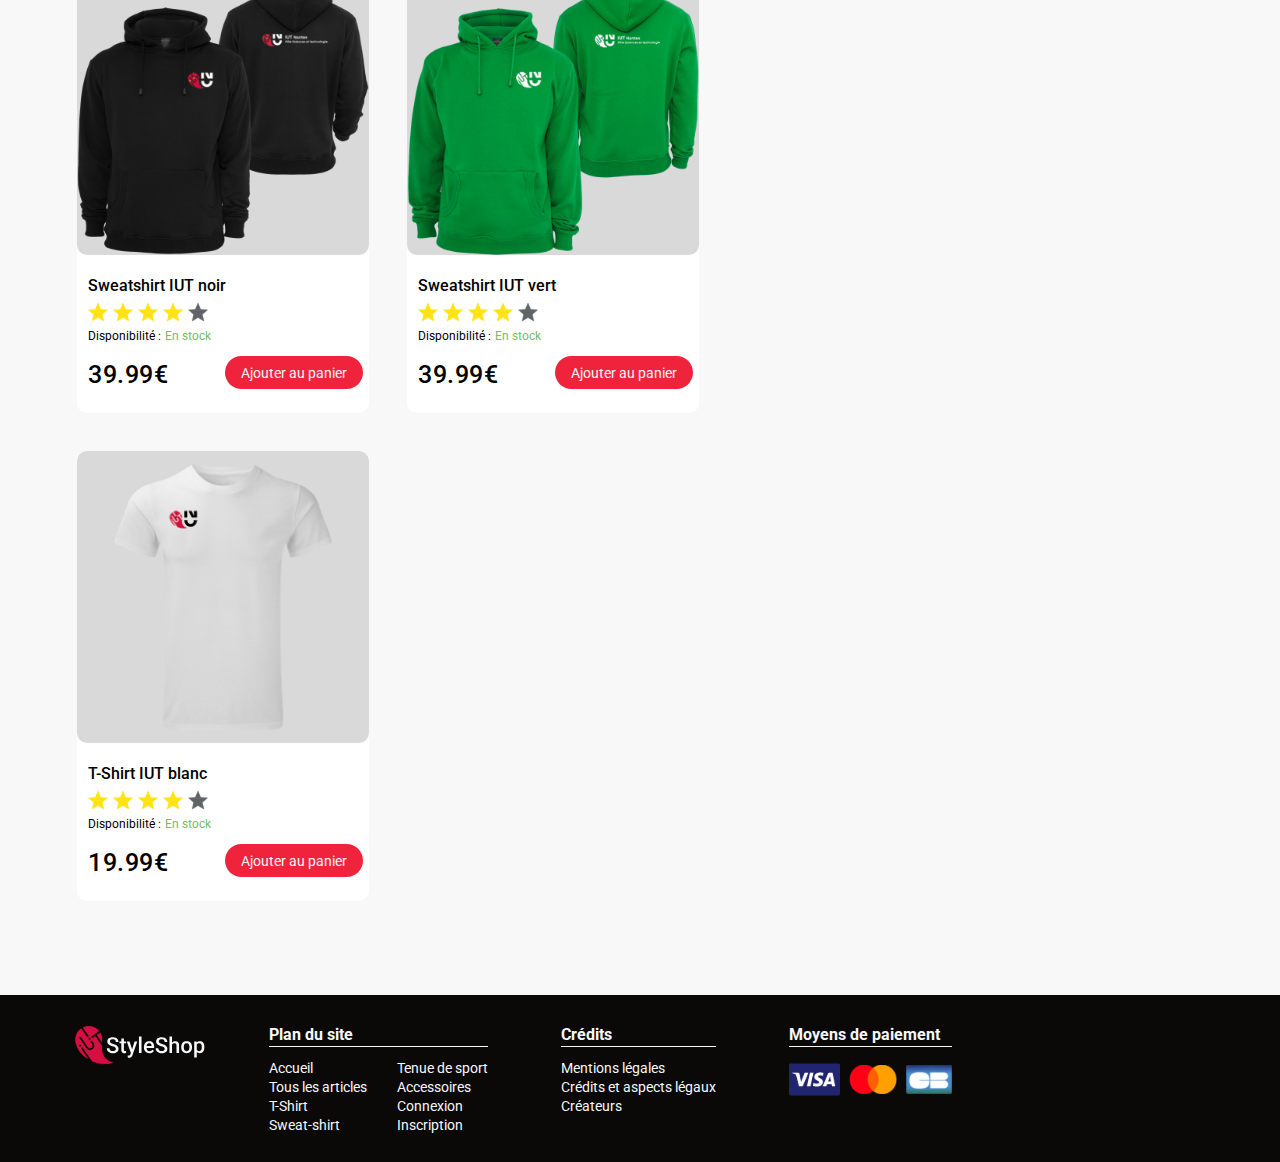
==== commit 6c857a9d: "Update index.html" ====
--- a/all-products/index.html
+++ b/all-products/index.html
@@ -75,7 +75,7 @@
                 </div>
                 <!-- Btn 'All products' -->
                 <select title="sort-order" id="sort-order">
-                    <option value="pertinance">Pertinance</option>
+                    <option value="pertinance">Pertinence</option>
                     <option value="ascending-price">Prix croissant</option>
                     <option value="descending-price">Prix décroissant</option>
                 </select>
@@ -199,6 +199,5 @@
             </div>
         </div>
     </footer>
-
 </body>
 <script src="../scripts/all-products.js"></script>
--- a/styles/general.css
+++ b/styles/general.css
@@ -237,6 +237,10 @@
     user-select: none;
     cursor: pointer;
     object-fit: contain;
+    transition: padding 0.2s;
+}
+.boite_article .image:hover{
+    padding: 6px;
 }
 
 /*Article_panier*/
@@ -415,7 +419,11 @@
     font-size: var(--medium);
     font-weight: 500;
     cursor: pointer;
-    width: max-content; 
+    width: max-content;
+    transition: color 0.1s; 
+}
+.medium-important-text:hover{
+    color: var(--red);
 }
 
 .bas_article{
--- a/styles/all-products.css
+++ b/styles/all-products.css
@@ -197,6 +197,7 @@
     height: 22px;
     border-radius: 50%;
     cursor: pointer;
+    border: 1px solid var(--dark-grey);
 }
 
 #product-color li{
